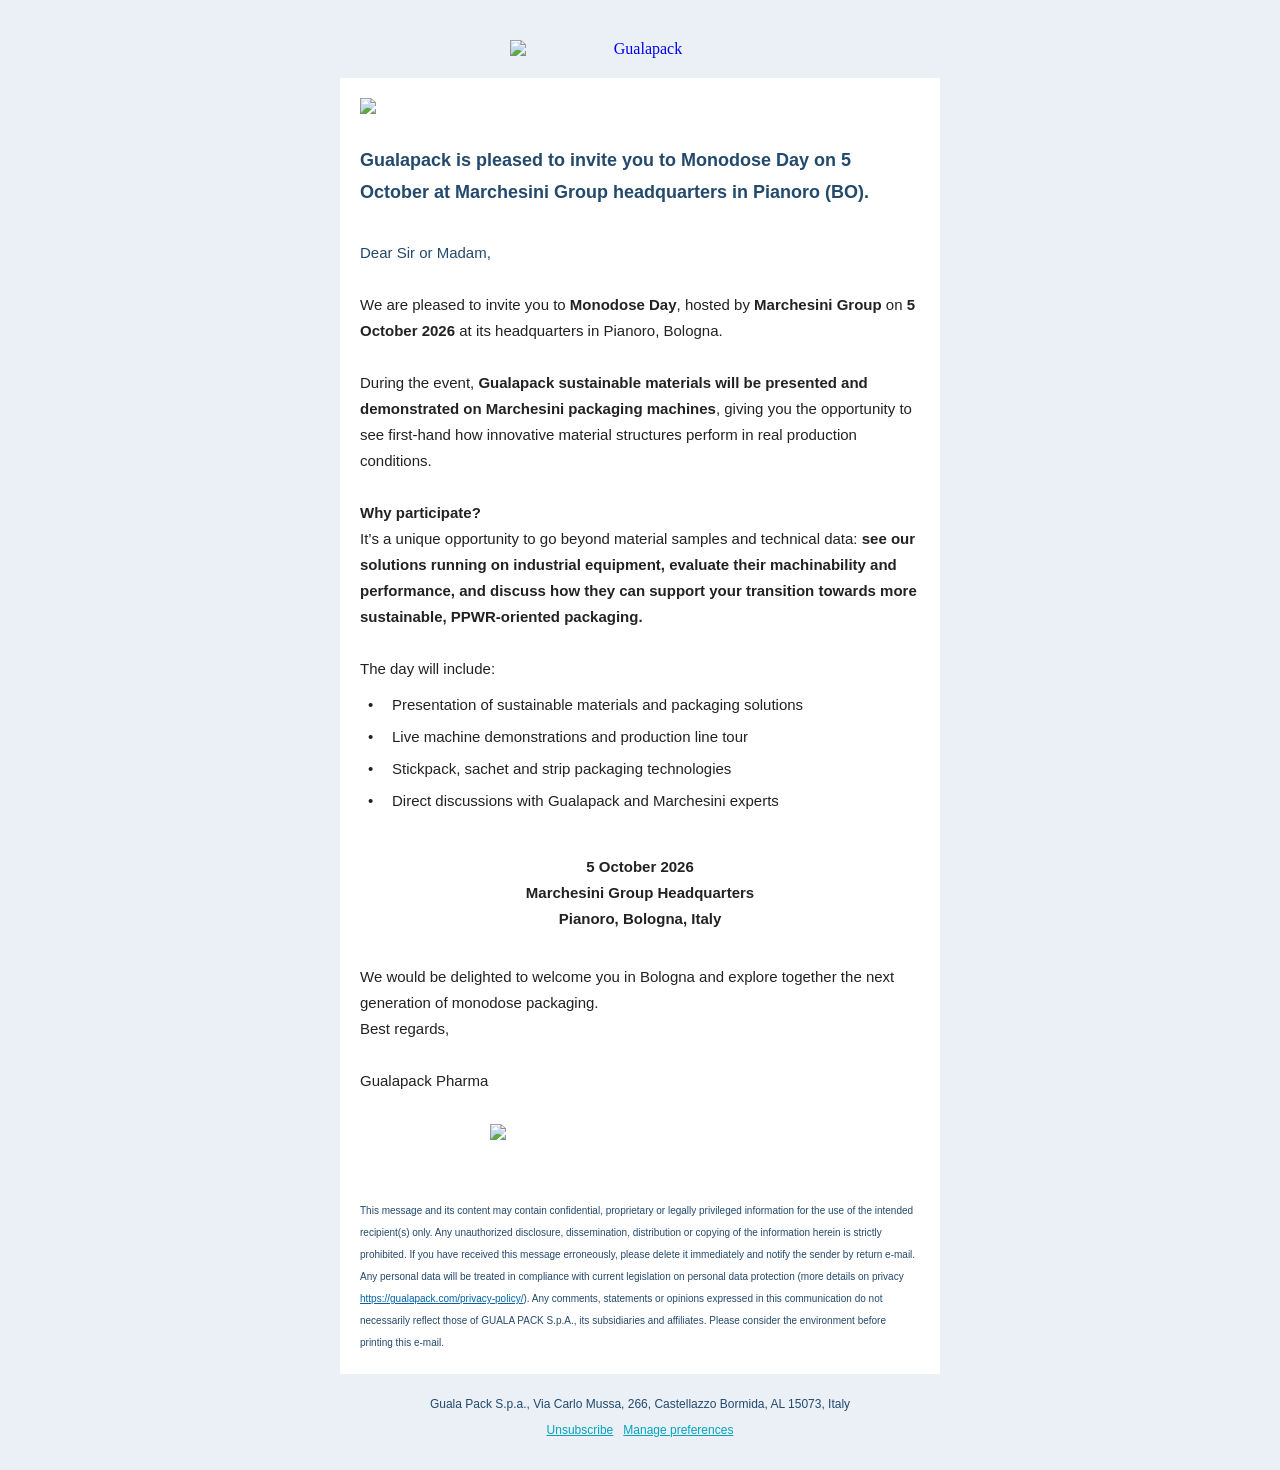
==== project/email/monodose-day/index.html @ 2fff8609 "Prepare the paste-safe page for publication on easrl.net - greeting is now the generic "Dear Sir or " ====
<!DOCTYPE html>
<html lang="en">
<head>
<meta charset="utf-8">
<meta name="viewport" content="width=device-width, initial-scale=1.0">
<title>Meet us at Monodose Day, hosted by Marchesini Group</title>
</head>
<body style="margin:0; padding:0; background-color:#eaf0f6">

<table role="presentation" border="0" cellpadding="0" cellspacing="0" width="100%" bgcolor="#eaf0f6" style="background-color:#eaf0f6; border-collapse:collapse">
<tr>
<td align="center" style="padding:20px 10px">

<!-- ============ HEADER / LOGO ============ -->
<table role="presentation" align="center" border="0" cellpadding="0" cellspacing="0" width="600" bgcolor="#eaf0f6" style="width:600px; background-color:#eaf0f6; border-collapse:collapse">
<tr>
<td align="center" style="padding:20px 20px 20px 20px">
<a href="https://pharma.gualapack.com" target="_blank" style="text-decoration:none"><img src="https://easrl.net/WA/475_gualapack/monodose-day/logo-gualapack.png" alt="Gualapack" width="260" border="0" style="display:block; border:0; outline:none; text-decoration:none"></a>
</td>
</tr>
</table>

<!-- ============ CARD BIANCA ============ -->
<table role="presentation" align="center" border="0" cellpadding="0" cellspacing="0" width="600" bgcolor="#ffffff" style="width:600px; background-color:#ffffff; border-collapse:collapse">

<!-- immagine hero -->
<tr>
<td align="center" style="padding:20px 20px 10px 20px; font-size:0; line-height:0">
<img src="https://easrl.net/WA/475_gualapack/monodose-day/stick-laminate-pharma_dem.jpg" alt="Monodose Day" width="560" border="0" style="display:block; border:0; outline:none; text-decoration:none">
</td>
</tr>

<!-- testo -->
<tr>
<td style="padding:20px 20px 10px 20px; font-family:Arial, Helvetica, sans-serif; font-size:15px; line-height:26px; color:#222222">

<p style="margin:0 0 32px 0; padding:0; font-family:Arial, Helvetica, sans-serif; font-size:18px; line-height:32px; font-weight:bold; color:#23496d">Gualapack is pleased to invite you to Monodose Day on 5 October at Marchesini Group headquarters in Pianoro (BO).</p>

<p style="margin:0 0 26px 0; padding:0; font-family:Arial, Helvetica, sans-serif; font-size:15px; line-height:26px; color:#23496d">Dear Sir or Madam,</p>

<p style="margin:0 0 26px 0; padding:0; font-family:Arial, Helvetica, sans-serif; font-size:15px; line-height:26px; color:#222222">We are pleased to invite you to <strong>Monodose Day</strong>, hosted by <strong>Marchesini Group</strong> on <strong>5 October 2026</strong> at its headquarters in Pianoro, Bologna.</p>

<p style="margin:0 0 26px 0; padding:0; font-family:Arial, Helvetica, sans-serif; font-size:15px; line-height:26px; color:#222222">During the event, <strong>Gualapack sustainable materials will be presented and demonstrated on Marchesini packaging machines</strong>, giving you the opportunity to see first-hand how innovative material structures perform in real production conditions.</p>

<p style="margin:0 0 26px 0; padding:0; font-family:Arial, Helvetica, sans-serif; font-size:15px; line-height:26px; color:#222222"><strong>Why participate?</strong><br>It&rsquo;s a unique opportunity to go beyond material samples and technical data: <strong>see our solutions running on industrial equipment, evaluate their machinability and performance, and discuss how they can support your transition towards more sustainable, PPWR-oriented packaging.</strong></p>

<p style="margin:0 0 10px 0; padding:0; font-family:Arial, Helvetica, sans-serif; font-size:15px; line-height:26px; color:#222222">The day will include:</p>

<!-- elenco puntato costruito a tabella: resa prevedibile in Word/Outlook -->
<table role="presentation" border="0" cellpadding="0" cellspacing="0" width="100%" style="border-collapse:collapse">
<tr>
<td width="24" valign="top" style="width:24px; padding:0 0 6px 8px; font-family:Arial, Helvetica, sans-serif; font-size:15px; line-height:26px; color:#222222">&bull;</td>
<td valign="top" style="padding:0 0 6px 0; font-family:Arial, Helvetica, sans-serif; font-size:15px; line-height:26px; color:#222222">Presentation of sustainable materials and packaging solutions</td>
</tr>
<tr>
<td width="24" valign="top" style="width:24px; padding:0 0 6px 8px; font-family:Arial, Helvetica, sans-serif; font-size:15px; line-height:26px; color:#222222">&bull;</td>
<td valign="top" style="padding:0 0 6px 0; font-family:Arial, Helvetica, sans-serif; font-size:15px; line-height:26px; color:#222222">Live machine demonstrations and production line tour</td>
</tr>
<tr>
<td width="24" valign="top" style="width:24px; padding:0 0 6px 8px; font-family:Arial, Helvetica, sans-serif; font-size:15px; line-height:26px; color:#222222">&bull;</td>
<td valign="top" style="padding:0 0 6px 0; font-family:Arial, Helvetica, sans-serif; font-size:15px; line-height:26px; color:#222222">Stickpack, sachet and strip packaging technologies</td>
</tr>
<tr>
<td width="24" valign="top" style="width:24px; padding:0 0 0 8px; font-family:Arial, Helvetica, sans-serif; font-size:15px; line-height:26px; color:#222222">&bull;</td>
<td valign="top" style="padding:0; font-family:Arial, Helvetica, sans-serif; font-size:15px; line-height:26px; color:#222222">Direct discussions with Gualapack and Marchesini experts</td>
</tr>
</table>

<p style="margin:40px 0 32px 0; padding:0; text-align:center; font-family:Arial, Helvetica, sans-serif; font-size:15px; line-height:26px; font-weight:bold; color:#222222">5 October 2026<br>Marchesini Group Headquarters<br>Pianoro, Bologna, Italy</p>

<p style="margin:0; padding:0; font-family:Arial, Helvetica, sans-serif; font-size:15px; line-height:26px; color:#222222">We would be delighted to welcome you in Bologna and explore together the next generation of monodose packaging.</p>

<p style="margin:0 0 26px 0; padding:0; font-family:Arial, Helvetica, sans-serif; font-size:15px; line-height:26px; color:#222222">Best regards,</p>

<p style="margin:0; padding:0; font-family:Arial, Helvetica, sans-serif; font-size:15px; line-height:26px; color:#222222">Gualapack Pharma</p>

</td>
</tr>

<!-- CTA (immagine) -->
<tr>
<td align="center" style="padding:20px 20px 20px 20px; font-size:0; line-height:0">
<a href="https://www.marchesini.com/en/monodose-day" target="_blank" style="text-decoration:none"><img src="https://easrl.net/WA/475_gualapack/monodose-day/cta-button.png" alt="Discover the event and register here" width="300" height="46" border="0" style="display:block; border:0; outline:none; text-decoration:none"></a>
</td>
</tr>

<!-- disclaimer -->
<tr>
<td style="padding:10px 20px 20px 20px; font-family:Arial, Helvetica, sans-serif; font-size:10px; line-height:22px; color:#23496d">
<p style="margin:0; padding:0; font-family:Arial, Helvetica, sans-serif; font-size:10px; line-height:22px; color:#23496d">This message and its content may contain confidential, proprietary or legally privileged information for the use of the intended recipient(s) only. Any unauthorized disclosure, dissemination, distribution or copying of the information herein is strictly prohibited. If you have received this message erroneously, please delete it immediately and notify the sender by return e-mail. Any personal data will be treated in compliance with current legislation on personal data protection (more details on privacy <a href="https://gualapack.com/privacy-policy/" target="_blank" style="color:#0063aa; text-decoration:underline">https://gualapack.com/privacy-policy/</a>). Any comments, statements or opinions expressed in this communication do not necessarily reflect those of GUALA PACK S.p.A., its subsidiaries and affiliates. Please consider the environment before printing this e-mail.</p>
</td>
</tr>

</table>

<!-- ============ FOOTER ============ -->
<table role="presentation" align="center" border="0" cellpadding="0" cellspacing="0" width="600" style="width:600px; border-collapse:collapse">
<tr>
<td align="center" style="padding:20px 20px 10px 20px; font-family:Arial, Helvetica, sans-serif; font-size:12px; line-height:20px; color:#23496d">
<p style="margin:0 0 6px 0; padding:0; font-family:Arial, Helvetica, sans-serif; font-size:12px; line-height:20px; color:#23496d">Guala Pack S.p.a., Via Carlo Mussa, 266, Castellazzo Bormida, AL 15073, Italy</p>
<p style="margin:0; padding:0; font-family:Arial, Helvetica, sans-serif; font-size:12px; line-height:20px; color:#23496d">
<a href="mailto:marketing@gualapack.com?subject=Unsubscribe%20-%20Monodose%20Day" style="color:#00a4bd; text-decoration:underline">Unsubscribe</a>
&nbsp;
<a href="mailto:marketing@gualapack.com?subject=Manage%20communication%20preferences%20-%20Monodose%20Day" style="color:#00a4bd; text-decoration:underline">Manage preferences</a>
</p>
</td>
</tr>
</table>

</td>
</tr>
</table>

</body>
</html>
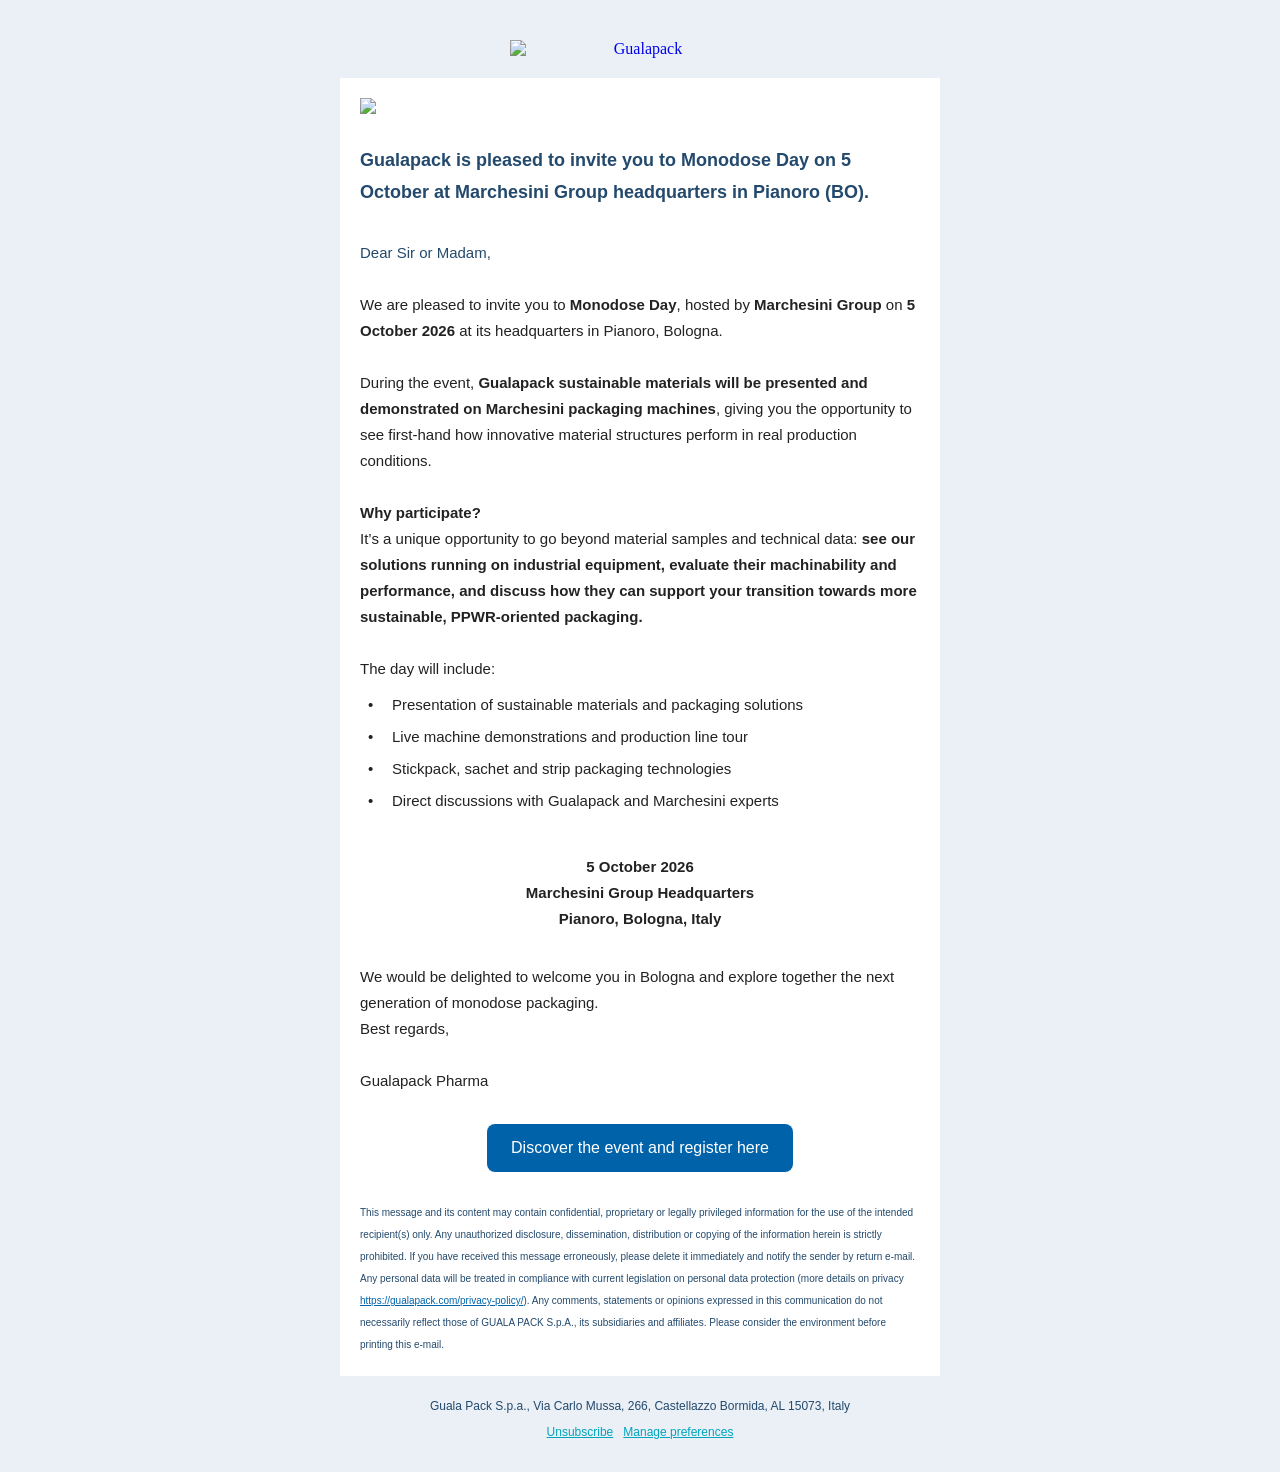
==== commit 858f1c45: "Build the CTA in HTML so it survives blocked images The button was a PNG, which disappears entirely " ====
--- a/project/email/monodose-day/index.html
+++ b/project/email/monodose-day/index.html
@@ -79,8 +79,14 @@
 
 <!-- CTA (immagine) -->
 <tr>
-<td align="center" style="padding:20px 20px 20px 20px; font-size:0; line-height:0">
-<a href="https://www.marchesini.com/en/monodose-day" target="_blank" style="text-decoration:none"><img src="https://easrl.net/WA/475_gualapack/monodose-day/cta-button.png" alt="Discover the event and register here" width="300" height="46" border="0" style="display:block; border:0; outline:none; text-decoration:none"></a>
+<td align="center" style="padding:20px 20px 20px 20px">
+<table role="presentation" align="center" border="0" cellpadding="0" cellspacing="0" style="border-collapse:separate">
+<tr>
+<td align="center" bgcolor="#0063aa" style="background-color:#0063aa; border-radius:8px; padding:14px 24px; font-family:Arial, Helvetica, sans-serif; font-size:16px; line-height:20px; color:#ffffff">
+<a href="https://www.marchesini.com/en/monodose-day" target="_blank" style="display:inline-block; font-family:Arial, Helvetica, sans-serif; font-size:16px; line-height:20px; color:#ffffff; text-decoration:none">Discover the event and register here</a>
+</td>
+</tr>
+</table>
 </td>
 </tr>
 
